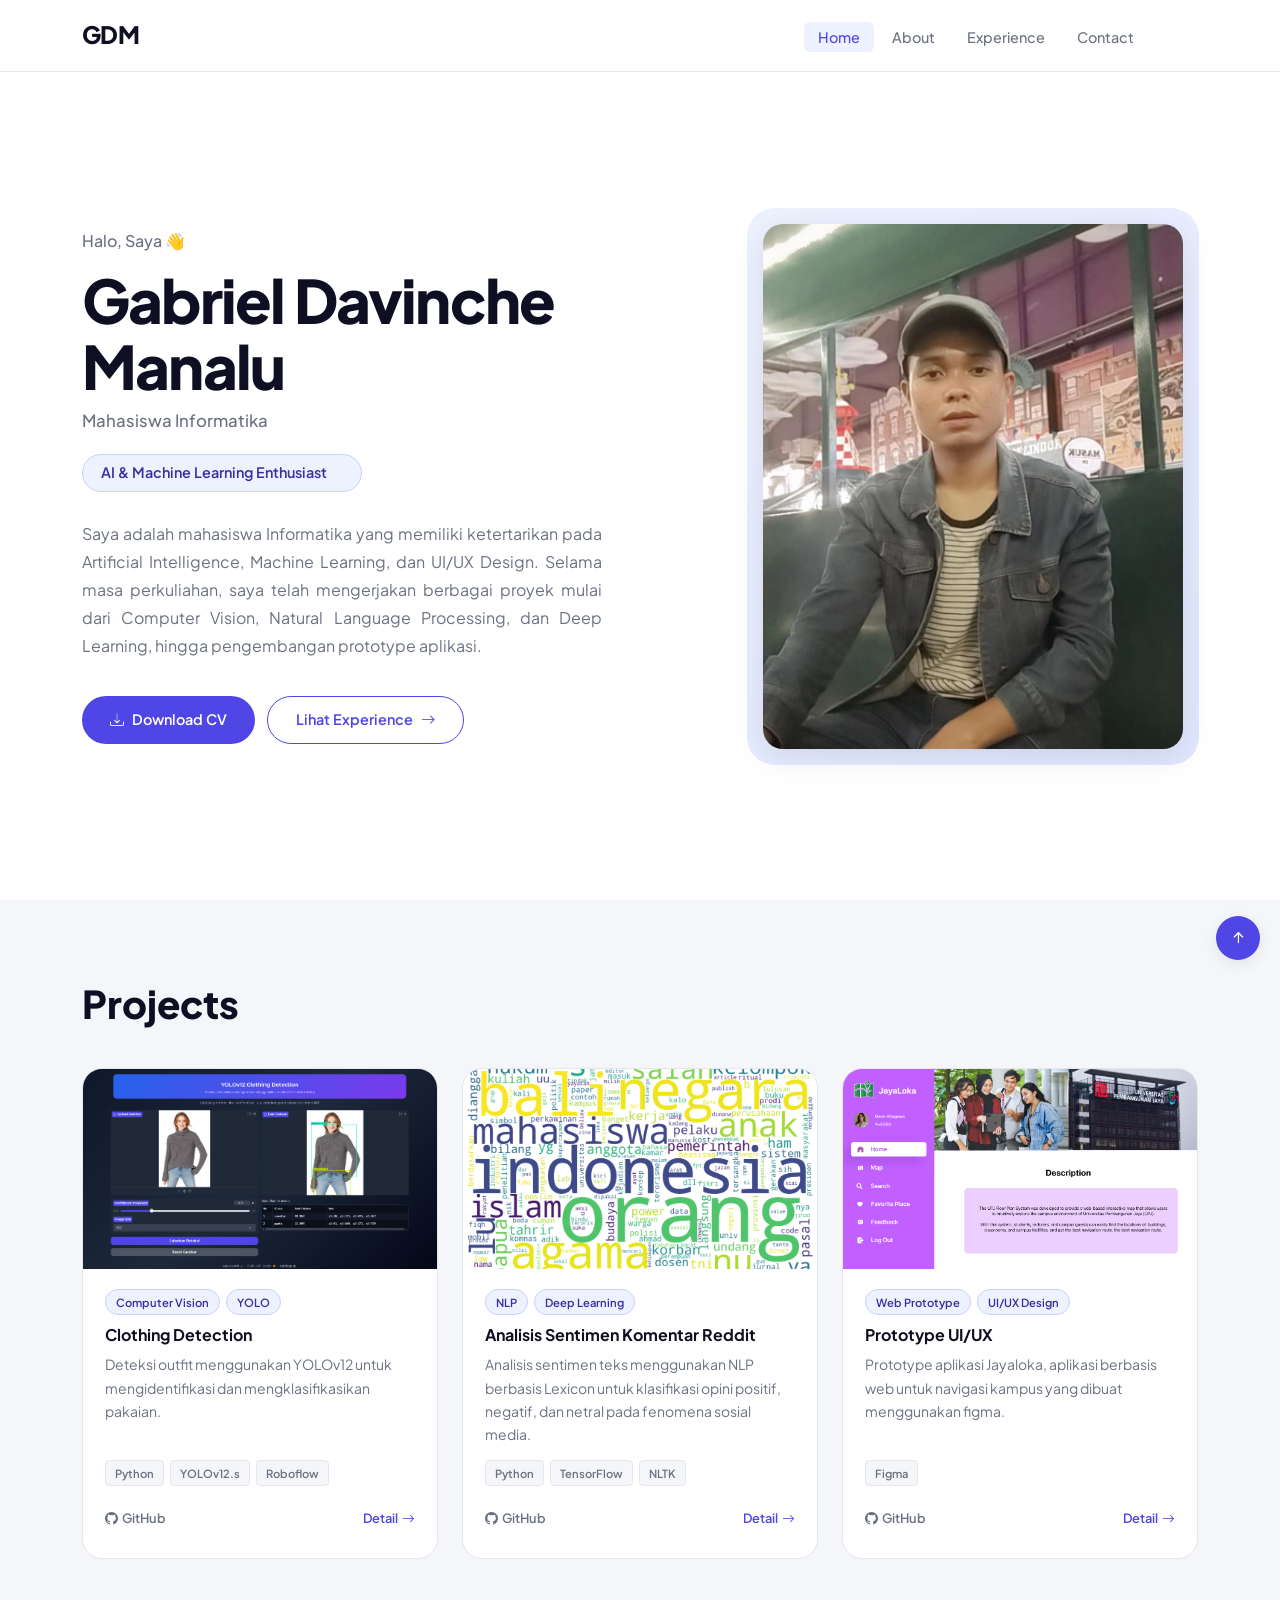
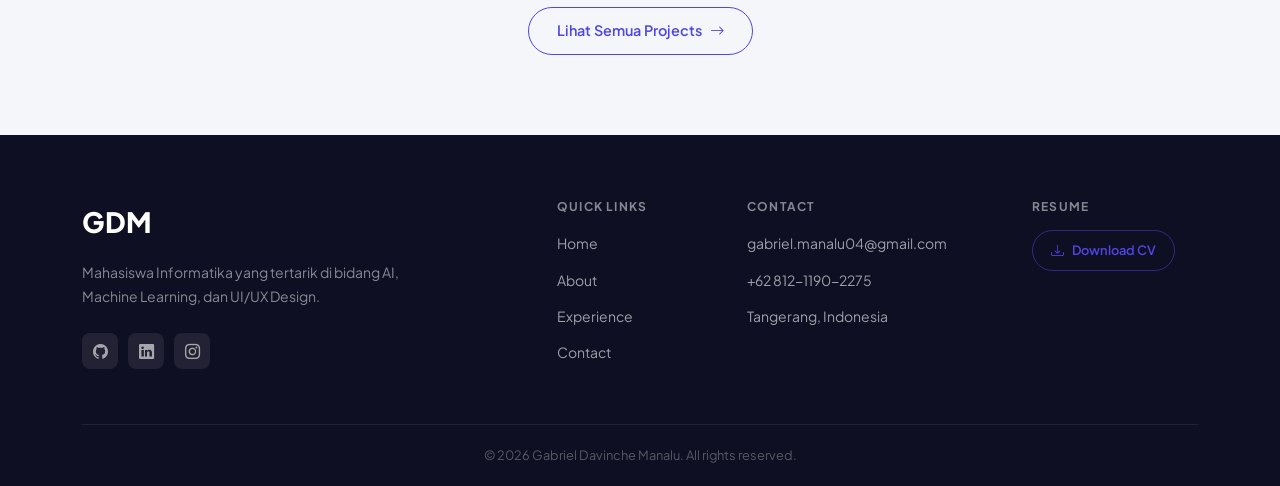
==== index.html @ d9841499 "initial commit" ====
<!DOCTYPE html>
<html lang="en">

<head>
  <meta charset="utf-8">
  <meta name="viewport" content="width=device-width, initial-scale=1.0">
  <title>Portofolio - Gabriel Davinche Manalu</title>
  <meta name="description" content="Portfolio Gabriel Davinche Manalu — Mahasiswa Informatika, AI/ML Engineer, dan UI/UX Designer.">
  <meta name="keywords" content="Gabriel Davinche Manalu, portfolio, AI engineer, machine learning, informatika">

  
  <!-- Favicons -->
  <link href="assets/img/favicon.svg" rel="icon">
  <link href="assets/img/apple-touch-icon.svg" rel="apple-touch-icon">



  <!-- Google Fonts: Plus Jakarta Sans -->
  <link href="https://fonts.googleapis.com" rel="preconnect">
  <link href="https://fonts.gstatic.com" rel="preconnect" crossorigin>
  <link href="https://fonts.googleapis.com/css2?family=Plus+Jakarta+Sans:ital,wght@0,300;0,400;0,500;0,600;0,700;0,800;1,400&display=swap" rel="stylesheet">

  <!-- Bootstrap 5 -->
  <link href="assets/vendor/bootstrap/css/bootstrap.min.css" rel="stylesheet">
  <!-- Bootstrap Icons -->
  <link href="assets/vendor/bootstrap-icons/bootstrap-icons.css" rel="stylesheet">
  <!-- AOS -->
  <link href="assets/vendor/aos/aos.css" rel="stylesheet">

  <!-- Main CSS -->
  <link href="assets/css/main.css" rel="stylesheet">
</head>

<body class="index-page">

  <!-- ======= Navbar ======= -->
  <header id="header" class="site-header sticky-top">
    <div class="container d-flex align-items-center justify-content-between">

      <!-- Logo / Name -->
      <a href="index.html" class="logo-link">
        <span class="logo-text">GDM</span>
      </a>

      <!-- Desktop Nav -->
      <nav id="navmenu" class="navmenu">
        <ul>
          <li><a href="index.html" class="active">Home</a></li>
          <li><a href="about.html">About</a></li>
          <li><a href="experience.html">Experience</a></li>
          <li><a href="contact.html">Contact</a></li>
        </ul>
        <!-- Mobile toggle -->
        <i class="mobile-nav-toggle d-xl-none bi bi-list"></i>
      </nav>
    </div>
  </header>
  <!-- /Navbar -->

  <main>

    <!-- ======= Hero Section ======= -->
    <section id="hero" class="hero-section">
      <div class="container">
        <div class="row align-items-center min-vh-hero">

          <!-- Left: Text -->
          <div class="col-lg-6 col-md-12 hero-text" data-aos="fade-right" data-aos-duration="700">
            <p class="hero-greeting">Halo, Saya 👋</p>
            <h1 class="hero-name">Gabriel Davinche Manalu</h1>
            <p class="hero-title">Mahasiswa Informatika</p>

            <!-- Role rotator -->
            <div class="hero-role-wrapper" aria-live="polite">
              <span class="hero-role" id="heroRole">AI &amp; Machine Learning Enthusiast</span>
            </div>

            <p style="text-align: justify;" class="hero-desc">
              Saya adalah mahasiswa Informatika yang memiliki ketertarikan 
              pada Artificial Intelligence, Machine Learning, dan UI/UX Design.  
              Selama masa perkuliahan, saya telah mengerjakan berbagai proyek mulai dari Computer Vision, Natural Language Processing, dan Deep Learning, 
              hingga pengembangan prototype aplikasi.        
            </p>

            <div class="hero-actions">
              <a href="assets/cv/Gabriel_Davinche_Manalu_CV.pdf" download class="btn-primary-custom">
                <i class="bi bi-download me-2"></i>Download CV
              </a>
              <a href="experience.html" class="btn-outline-custom">
                Lihat Experience <i class="bi bi-arrow-right ms-2"></i>
              </a>
            </div>
          </div>

          <!-- Right: Photo -->
          <div class="col-lg-5 offset-lg-1 col-md-8 offset-md-2 col-10 offset-1 mt-5 mt-lg-0" data-aos="fade-left" data-aos-duration="700" data-aos-delay="100">
            <div class="hero-photo-wrapper">
              <div class="hero-photo-bg"></div>
              <img src="assets/img/fotoProfile.jpeg" alt="Gabriel Davinche Manalu" class="hero-photo img-fluid">
            </div>
          </div>

        </div>
      </div>
    </section>
    <!-- /Hero Section -->


    <!-- ======= Featured Projects ======= -->
    <section id="featured-projects" class="projects-section section-pad bg-subtle">
      <div class="container">
        <div class="section-header" data-aos="fade-up">
          <h2 class="section-heading">Projects</h2>
        </div>

        <div class="row g-4 mt-1">

          <!-- Project Card 1 -->
          <div class="col-lg-4 col-md-6" data-aos="fade-up" data-aos-delay="0">
            <div class="project-card">
              <div class="project-thumb">
                <img src="assets/img/clothingDetection.png" alt="Clothing Detection">
              </div>
              <div class="project-body">
                <div class="project-tags">
                  <span class="tag">Computer Vision</span>
                  <span class="tag">YOLO</span>
                </div>
                <h3 class="project-title">Clothing Detection</h3>
                <p class="project-desc">
                  Deteksi outfit menggunakan YOLOv12 untuk mengidentifikasi dan mengklasifikasikan pakaian.
                </p>
                <div class="project-stack">
                  <span>Python</span><span>YOLOv12.s</span><span>Roboflow</span>
                </div>
                <div class="project-links">
                  <a href="#" class="project-link"><i class="bi bi-github me-1"></i>GitHub</a>
                  <a href="experience.html#projects" class="project-link project-link--detail">Detail <i class="bi bi-arrow-right ms-1"></i></a>
                </div>
              </div>
            </div>
          </div>

          <!-- Project Card 2 -->
          <div class="col-lg-4 col-md-6" data-aos="fade-up" data-aos-delay="100">
            <div class="project-card">
              <div class="project-thumb">
                <img src="assets/img/sentimenAnalisis.png" alt="Sentiment Analysis">
              </div>
              <div class="project-body">
                <div class="project-tags">
                  <span class="tag">NLP</span>
                  <span class="tag">Deep Learning</span>
                </div>
                <h3 class="project-title"> Analisis Sentimen Komentar Reddit</h3>
                <p class="project-desc">
                  Analisis sentimen teks menggunakan NLP berbasis Lexicon untuk klasifikasi opini positif,
                  negatif, dan netral pada fenomena sosial media.
                </p>
                <div class="project-stack">
                  <span>Python</span><span>TensorFlow</span><span>NLTK</span>
                </div>
                <div class="project-links">
                  <a href="#" class="project-link"><i class="bi bi-github me-1"></i>GitHub</a>
                  <a href="experience.html#projects" class="project-link project-link--detail">Detail <i class="bi bi-arrow-right ms-1"></i></a>
                </div>
              </div>
            </div>
          </div>

          <!-- Project Card 3 -->
          <div class="col-lg-4 col-md-6" data-aos="fade-up" data-aos-delay="200">
            <div class="project-card">
              <div class="project-thumb">
                <img src="assets/img/jayaloka.png" alt="Jayaloka Prototype">
              </div>
              <div class="project-body">
                <div class="project-tags">
                  <span class="tag">Web Prototype</span>
                  <span class="tag">UI/UX Design</span>
                </div>
                <h3 class="project-title">Prototype UI/UX</h3>
                <p class="project-desc">
                  Prototype aplikasi Jayaloka, aplikasi berbasis web untuk navigasi kampus yang dibuat menggunakan figma.
                </p>                                              
                <div class="project-stack">
                  <span>Figma</span>
                </div>
                <div class="project-links">
                  <a href="#" class="project-link"><i class="bi bi-github me-1"></i>GitHub</a>
                  <a href="experience.html#projects" class="project-link project-link--detail">Detail <i class="bi bi-arrow-right ms-1"></i></a>
                </div>
              </div>
            </div>
          </div>

        </div>

        <div class="text-center mt-5" data-aos="fade-up">
          <a href="experience.html" class="btn-outline-custom">
            Lihat Semua Projects <i class="bi bi-arrow-right ms-2"></i>
          </a>
        </div>
      </div>
    </section>
    <!-- /Featured Projects -->


  </main>

  <!-- ======= Footer ======= -->
  <footer id="footer" class="site-footer">
    <div class="container">
      <div class="row gy-5">
        <!-- Brand col -->
        <div class="col-lg-4">
          <a href="index.html" class="footer-logo">GDM</a>
          <p class="footer-desc">
            Mahasiswa Informatika yang tertarik di bidang AI, Machine Learning, dan UI/UX Design.
          </p>
          <div class="footer-social">
            <a href="https://github.com/Gabrdvm" target="_blank" rel="noopener" aria-label="GitHub"><i class="bi bi-github"></i></a>
            <a href="https://www.linkedin.com/in/gabriel-davinche-manalu/" target="_blank" rel="noopener" aria-label="LinkedIn"><i class="bi bi-linkedin"></i></a>
            <a href="https://www.instagram.com/gabyour1/" target="_blank" rel="noopener" aria-label="Instagram"><i class="bi bi-instagram"></i></a>
          </div>
        </div>

        <!-- Quick Links -->
        <div class="col-6 col-lg-2 offset-lg-1">
          <h6 class="footer-heading">Quick Links</h6>
          <ul class="footer-links">
            <li><a href="index.html">Home</a></li>
            <li><a href="about.html">About</a></li>
            <li><a href="experience.html">Experience</a></li>
            <li><a href="contact.html">Contact</a></li>
          </ul>
        </div>

        <!-- Contact -->
        <div class="col-6 col-lg-3">
          <h6 class="footer-heading">Contact</h6>
          <ul class="footer-links">
            <li><a href="mailto:gabriel.manalu04@gmail.com">gabriel.manalu04@gmail.com</a></li>
            <li><a href="tel:+62812345678">+62 812-1190-2275</a></li>
            <li><span>Tangerang, Indonesia</span></li>
          </ul>
        </div>

        <!-- CV -->
        <div class="col-lg-2">
          <h6 class="footer-heading">Resume</h6>
          <!-- Inget ganti path CV -->
          <a href="assets/cv/Gabriel_Davinche_Manalu_CV.pdf" download class="btn-cv-footer">
            <i class="bi bi-download me-2"></i>Download CV
          </a>
        </div>

      </div>

      <div class="footer-bottom">
        <p>© 2026 Gabriel Davinche Manalu. All rights reserved.</p>
      </div>

    </div>
  </footer>
  <!-- /Footer -->

  <!-- Scroll Top -->
  <a href="#" id="scroll-top" class="scroll-top" aria-label="Scroll to top">
    <i class="bi bi-arrow-up-short"></i>
  </a>

  <!-- Preloader -->
  <div id="preloader"></div>

  <!-- Vendor JS -->
  <script src="assets/vendor/bootstrap/js/bootstrap.bundle.min.js"></script>
  <script src="assets/vendor/aos/aos.js"></script>

  <!-- Main JS -->
  <script src="assets/js/main.js"></script>

</body>
</html>
---- assets/css/main.css ----
/*
 * ============================================================
 * main.css — Gabriel Davinche Manalu Portfolio
 * Design System: Blue-Indigo accent, Plus Jakarta Sans
 * Author: Gabriel Davinche Manalu
 * ============================================================
 */

/* ============================================================
   1. DESIGN TOKENS
   ============================================================ */
:root {
  /* Colors */
  --color-bg:          #ffffff;
  --color-bg-subtle:   #f5f6fa;
  --color-surface:     #ffffff;
  --color-border:      #e5e7eb;
  --color-text:        #1a1a2e;          /* near-black with slight blue warmth */
  --color-text-muted:  #6b7280;
  --color-heading:     #0f0f23;
  --color-accent:      #4f46e5;          /* indigo-600 */
  --color-accent-dark: #3730a3;          /* indigo-700 */
  --color-accent-light:#eef2ff;          /* indigo-50 */
  --color-accent-mid:  #c7d2fe;          /* indigo-200 */

  /* Project thumb accent colors */
  --color-cv:    #6366f1;   /* indigo */
  --color-nlp:   #8b5cf6;   /* violet */
  --color-dl:    #3b82f6;   /* blue */
  --color-web:   #0ea5e9;   /* sky */
  --color-mobile:#06b6d4;   /* cyan */
  --color-uiux:  #ec4899;   /* pink */

  /* Typography */
  --font-base: 'Plus Jakarta Sans', system-ui, -apple-system, sans-serif;

  /* Spacing */
  --section-pad:    80px;
  --section-pad-sm: 48px;
  --section-pad-xs: 20px;

  /* Radius */
  --radius-sm:  8px;
  --radius-md:  12px;
  --radius-lg:  20px;
  --radius-xl:  28px;

  /* Shadow */
  --shadow-sm:  0 1px 3px rgba(0,0,0,.06), 0 1px 2px rgba(0,0,0,.04);
  --shadow-md:  0 4px 16px rgba(0,0,0,.08);
  --shadow-lg:  0 8px 32px rgba(0,0,0,.10);

  /* Transition */
  --t-base: 0.2s ease;
  --t-slow: 0.4s ease;
}

/* ============================================================
   2. RESET & BASE
   ============================================================ */
*, *::before, *::after {
  box-sizing: border-box;
}

html { scroll-behavior: smooth; }

body {
  font-family: var(--font-base);
  font-size: 16px;
  line-height: 1.65;
  color: var(--color-text);
  background-color: var(--color-bg);
  -webkit-font-smoothing: antialiased;
  -moz-osx-font-smoothing: grayscale;
}

h1, h2, h3, h4, h5, h6 {
  font-family: var(--font-base);
  color: var(--color-heading);
  font-weight: 700;
  line-height: 1.25;
  margin-bottom: 0;
}

a {
  color: var(--color-accent);
  text-decoration: none;
  transition: color var(--t-base);
}
a:hover { color: var(--color-accent-dark); }

img { max-width: 100%; display: block; }

ul { margin: 0; padding: 0; list-style: none; }

/* ============================================================
   3. LAYOUT HELPERS
   ============================================================ */
.section-pad    { padding-top: var(--section-pad);    padding-bottom: var(--section-pad); }
.section-pad-sm { padding-top: var(--section-pad-sm); padding-bottom: var(--section-pad-sm); }
.section-pad-xs { padding-top: var(--section-pad-xs); padding-bottom: var(--section-pad-xs); }
.bg-subtle      { background-color: var(--color-bg-subtle); }

.min-vh-hero {
  min-height: calc(100vh - 72px);
  padding-top: 60px;
  padding-bottom: 60px;
}

/* ============================================================
   4. TYPOGRAPHY COMPONENTS
   ============================================================ */

.section-heading {
  font-size: clamp(1.75rem, 3vw, 2.5rem);
  font-weight: 800;
  color: var(--color-heading);
  margin-bottom: 16px;
}

.section-heading-sm {
  font-size: clamp(1.4rem, 2.5vw, 1.875rem);
  font-weight: 700;
  color: var(--color-heading);
  margin-bottom: 16px;
}

.section-subtext {
  font-size: 1.05rem;
  color: var(--color-text-muted);
  max-width: 640px;
  margin: 0 auto;
  line-height: 1.75;
}

.section-header {
  margin-bottom: 16px;
}

.page-title {
  font-size: clamp(2.25rem, 5vw, 3.5rem);
  font-weight: 800;
  color: var(--color-heading);
  line-height: 1.1;
}

/* ============================================================
   5. NAVBAR
   ============================================================ */
.site-header {
  background: rgba(255,255,255,0.95);
  backdrop-filter: saturate(180%) blur(12px);
  -webkit-backdrop-filter: saturate(180%) blur(12px);
  border-bottom: 1px solid var(--color-border);
  padding: 0;
  height: 72px;
  z-index: 100;
  transition: box-shadow var(--t-base);
}

.site-header.scrolled {
  box-shadow: var(--shadow-md);
}

/* Logo */
.logo-link {
  text-decoration: none;
  padding-top: 15px;
}

.logo-text {
  font-size: 1.5rem;
  font-weight: 800;
  color: var(--color-heading);
  letter-spacing: -0.03em;
}

.logo-dot {
  color: var(--color-accent);
}

/* Desktop nav */
.navmenu ul {
  display: flex;
  gap: 4px;
  align-items: center;
  padding-right: 50px;
  padding-top: 20px;
}

.navmenu a {
  font-size: 0.9rem;
  font-weight: 500;
  color: var(--color-text-muted);
  padding: 6px 14px;
  border-radius: 6px;
  transition: all var(--t-base);
  position: relative;
}

.navmenu a:hover,
.navmenu a.active {
  color: var(--color-accent);
  background-color: var(--color-accent-light);
}

/* Download CV button in navbar */
.btn-cv {
  display: inline-flex;
  align-items: center;
  font-size: 0.875rem;
  font-weight: 600;
  color: var(--color-accent);
  border: 1.5px solid var(--color-accent);
  padding: 8px 20px;
  border-radius: 50px;
  transition: all var(--t-base);
  white-space: nowrap;
}

.btn-cv:hover {
  background-color: var(--color-accent);
  color: #fff;
}

/* Mobile nav toggle */
.mobile-nav-toggle {
  font-size: 1.6rem;
  color: var(--color-heading);
  cursor: pointer;
  display: none;
  background: none;
  border: none;
  padding: 4px;
  margin-left: 12px;
  line-height: 1;
}

/* Mobile styles */
@media (max-width: 1199px) {
  .mobile-nav-toggle { display: block; }

  .navmenu ul {
    display: none;
    flex-direction: column;
    position: fixed;
    top: 72px;
    left: 0;
    right: 0;
    background: var(--color-surface);
    border-bottom: 1px solid var(--color-border);
    padding: 16px;
    gap: 4px;
    box-shadow: var(--shadow-lg);
    z-index: 999;
  }

  .navmenu ul.mobile-open { display: flex; }

  .navmenu a {
    padding: 10px 16px;
    font-size: 1rem;
  }
}

/* ============================================================
   6. BUTTONS
   ============================================================ */
.btn-primary-custom {
  display: inline-flex;
  align-items: center;
  justify-content: center;
  font-size: 0.9rem;
  font-weight: 600;
  color: #fff;
  background-color: var(--color-accent);
  border: none;
  padding: 12px 28px;
  border-radius: 50px;
  cursor: pointer;
  transition: all var(--t-base);
  text-decoration: none;
  white-space: nowrap;
}

.btn-primary-custom:hover {
  background-color: var(--color-accent-dark);
  color: #fff;
  transform: translateY(-1px);
  box-shadow: 0 6px 20px rgba(79,70,229,.35);
}

.btn-primary-custom.btn-full { width: 100%; }

.btn-outline-custom {
  display: inline-flex;
  align-items: center;
  justify-content: center;
  font-size: 0.9rem;
  font-weight: 600;
  color: var(--color-accent);
  background: transparent;
  border: 1.5px solid var(--color-accent);
  padding: 11px 28px;
  border-radius: 50px;
  cursor: pointer;
  transition: all var(--t-base);
  text-decoration: none;
  white-space: nowrap;
}

.btn-outline-custom:hover {
  background-color: var(--color-accent);
  color: #fff;
  transform: translateY(-1px);
}

.btn-secondary-custom {
  display: inline-flex;
  align-items: center;
  font-size: 0.875rem;
  font-weight: 600;
  color: var(--color-text-muted);
  background: var(--color-bg-subtle);
  border: none;
  padding: 10px 24px;
  border-radius: 50px;
  cursor: pointer;
  transition: all var(--t-base);
}

.btn-secondary-custom:hover {
  background: var(--color-border);
  color: var(--color-text);
}

/* ============================================================
   7. PRELOADER
   ============================================================ */
#preloader {
  position: fixed;
  inset: 0;
  z-index: 99999;
  background: var(--color-bg);
  display: flex;
  align-items: center;
  justify-content: center;
  transition: opacity 0.4s ease;
}

#preloader::before {
  content: '';
  width: 36px;
  height: 36px;
  border: 3px solid var(--color-border);
  border-top-color: var(--color-accent);
  border-radius: 50%;
  animation: spin 0.7s linear infinite;
}

@keyframes spin {
  to { transform: rotate(360deg); }
}

/* ============================================================
   8. SCROLL TOP
   ============================================================ */
.scroll-top {
  position: fixed;
  right: 20px;
  bottom: -60px;
  width: 44px;
  height: 44px;
  background: var(--color-accent);
  color: #fff;
  border-radius: 50%;
  display: flex;
  align-items: center;
  justify-content: center;
  font-size: 1.4rem;
  box-shadow: var(--shadow-md);
  transition: all var(--t-slow);
  z-index: 999;
}

.scroll-top.active {
  bottom: 20px;
}

.scroll-top:hover {
  background: var(--color-accent-dark);
  color: #fff;
  transform: translateY(-2px);
}

/* ============================================================
   9. HERO SECTION
   ============================================================ */
.hero-section {
  background: var(--color-bg);
  overflow: hidden;
}

.hero-greeting {
  font-size: 1rem;
  font-weight: 500;
  color: var(--color-text-muted);
  margin-bottom: 12px;
}

.hero-name {
  font-size: clamp(2.25rem, 5vw, 3.75rem);
  font-weight: 800;
  color: var(--color-heading);
  line-height: 1.1;
  letter-spacing: -0.03em;
  margin-bottom: 8px;
}

.hero-name-accent {
  color: var(--color-accent);
}

.hero-title {
  font-size: 1.05rem;
  font-weight: 500;
  color: var(--color-text-muted);
  margin-bottom: 20px;
}

/* Role rotator */
.hero-role-wrapper {
  display: inline-flex;
  align-items: center;
  background: var(--color-accent-light);
  border: 1px solid var(--color-accent-mid);
  border-radius: 50px;
  padding: 6px 18px;
  margin-bottom: 28px;
  min-width: 280px;
}

.hero-role {
  font-size: 0.9rem;
  font-weight: 600;
  color: var(--color-accent-dark);
  transition: opacity 0.4s ease;
}

.hero-role.fade-out { opacity: 0; }
.hero-role.fade-in  { opacity: 1; }

.hero-desc {
  font-size: 1rem;
  color: var(--color-text-muted);
  line-height: 1.75;
  max-width: 520px;
  margin-bottom: 36px;
}

.hero-actions {
  display: flex;
  flex-wrap: wrap;
  gap: 12px;
}

/* Hero photo */
.hero-photo-wrapper {
  position: relative;
  max-width: 420px;
  margin: 0 auto;
}

.hero-photo-bg {
  position: absolute;
  inset: -16px;
  border-radius: var(--radius-xl);
  background: linear-gradient(135deg, var(--color-accent-light) 0%, #e0e7ff 100%);
  z-index: 0;
}

.hero-photo {
  position: relative;
  z-index: 1;
  border-radius: var(--radius-lg);
  width: 100%;
  aspect-ratio: 4/5;
  object-fit: cover;
  box-shadow: var(--shadow-lg);
}

/* Status badge */
.hero-badge {
  position: absolute;
  bottom: -16px;
  left: 20px;
  z-index: 2;
  display: flex;
  align-items: center;
  gap: 8px;
  background: var(--color-surface);
  border: 1px solid var(--color-border);
  border-radius: 50px;
  padding: 8px 16px;
  font-size: 0.8rem;
  font-weight: 600;
  color: var(--color-text);
  box-shadow: var(--shadow-md);
}

.badge-dot {
  width: 8px;
  height: 8px;
  border-radius: 50%;
  background: #22c55e;
  animation: pulse-dot 2s infinite;
  flex-shrink: 0;
}

@keyframes pulse-dot {
  0%, 100% { opacity: 1; transform: scale(1); }
  50%       { opacity: .6; transform: scale(1.3); }
}

/* ============================================================
   10. ABOUT BRIEF SECTION (Home)
   ============================================================ */
.brief-stat {
  display: flex;
  flex-direction: column;
  align-items: center;
  text-align: center;
  padding: 28px 16px;
  background: var(--color-surface);
  border: 1px solid var(--color-border);
  border-radius: var(--radius-md);
  transition: box-shadow var(--t-base);
}

.brief-stat:hover {
  box-shadow: var(--shadow-md);
}

.stat-number {
  font-size: 2rem;
  font-weight: 800;
  color: var(--color-accent);
  line-height: 1;
  margin-bottom: 6px;
}

.stat-label {
  font-size: 0.8rem;
  font-weight: 600;
  color: var(--color-text-muted);
  letter-spacing: 0.06em;
  text-transform: uppercase;
}

/* ============================================================
   11. PROJECT CARDS
   ============================================================ */
.project-card {
  background: var(--color-surface);
  border: 1px solid var(--color-border);
  border-radius: var(--radius-lg);
  overflow: hidden;
  transition: box-shadow var(--t-base), transform var(--t-base);
  height: 100%;
  display: flex;
  flex-direction: column;
}

.project-card:hover {
  box-shadow: var(--shadow-lg);
  transform: translateY(-3px);
}

/* Thumb */
.project-thumb {
  width: 100%;
  overflow: hidden;
  height: 200px;
  display: flex;
  align-items: center;
  justify-content: center;
  position: relative;
  flex-shrink: 0;
}
.project-thumb img {
  width: 100%;
  height: 100%;
  display: block;
  object-fit: cover;   
  object-position: center;
  z-index: 1;
  transition: transform 0.35s ease;
}
.project-card:hover .project-thumb img {
  transform: scale(1.04);
}

.project-thumb--cv     { background: linear-gradient(135deg, #eef2ff, #c7d2fe); }
.project-thumb--nlp    { background: linear-gradient(135deg, #f5f3ff, #ddd6fe); }
.project-thumb--dl     { background: linear-gradient(135deg, #eff6ff, #bfdbfe); }
.project-thumb--web    { background: linear-gradient(135deg, #f0f9ff, #bae6fd); }
.project-thumb--mobile { background: linear-gradient(135deg, #ecfeff, #a5f3fc); }
.project-thumb--uiux   { background: linear-gradient(135deg, #fdf2f8, #fbcfe8); }

.project-thumb-icon {
  opacity: 1;
  width: 100%;
  overflow: hidden;
  height: 200px;
  display: flex;
  align-items: center;
  justify-content: center;
}

.project-thumb-icon i {
  color: var(--color-heading);
}

.project-category-badge {
  position: absolute;
  top: 12px;
  left: 12px;
  font-size: 0.7rem;
  font-weight: 700;
  letter-spacing: 0.08em;
  text-transform: uppercase;
  background: rgba(255,255,255,0.85);
  backdrop-filter: blur(4px);
  color: var(--color-text);
  padding: 4px 10px;
  z-index: 3;
  border-radius: 50px;
}

/* Body */
.project-body {
  padding: 20px 22px 22px;
  display: flex;
  flex-direction: column;
  flex: 1;
}

.project-tags {
  display: flex;
  flex-wrap: wrap;
  gap: 6px;
  margin-bottom: 10px;
}

.tag {
  font-size: 0.7rem;
  font-weight: 600;
  color: var(--color-accent-dark);
  background: var(--color-accent-light);
  border: 1px solid var(--color-accent-mid);
  padding: 3px 10px;
  border-radius: 50px;
}

.project-title {
  font-size: 1rem;
  font-weight: 700;
  color: var(--color-heading);
  margin-bottom: 8px;
}

.project-desc {
  font-size: 0.875rem;
  color: var(--color-text-muted);
  line-height: 1.65;
  margin-bottom: 14px;
  flex: 1;
}

.project-stack {
  display: flex;
  flex-wrap: wrap;
  gap: 6px;
  margin-bottom: 16px;
}

.project-stack span {
  font-size: 0.7rem;
  font-weight: 600;
  color: var(--color-text-muted);
  background: var(--color-bg-subtle);
  border: 1px solid var(--color-border);
  padding: 3px 9px;
  border-radius: 4px;
}

.project-links {
  display: flex;
  gap: 12px;
  margin-top: auto;
}

.project-link {
  display: inline-flex;
  align-items: center;
  font-size: 0.8rem;
  font-weight: 600;
  color: var(--color-text-muted);
  padding: 6px 0;
  border-bottom: 1.5px solid transparent;
  transition: all var(--t-base);
}

.project-link:hover {
  color: var(--color-accent);
  border-bottom-color: var(--color-accent);
}

.project-link--detail {
  color: var(--color-accent);
  margin-left: auto;
}

/* Full-card (experience page) has actual image space */
.project-card--full .project-thumb {
  height: 180px;
}

/* ============================================================
   12. CTA SECTION
   ============================================================ */
.cta-card {
  background: linear-gradient(135deg, #1e1b4b 0%, #312e81 100%);
  border-radius: var(--radius-xl);
  padding: 52px 48px;
}

.cta-eyebrow {
  font-size: 0.75rem;
  font-weight: 600;
  letter-spacing: 0.14em;
  text-transform: uppercase;
  color: var(--color-accent-mid);
  margin-bottom: 10px;
}

.cta-heading {
  font-size: clamp(1.5rem, 3vw, 2.25rem);
  font-weight: 800;
  color: #fff;
  margin-bottom: 12px;
}

.cta-text {
  color: rgba(255,255,255,0.65);
  font-size: 0.95rem;
  line-height: 1.75;
  margin-bottom: 0;
}

@media (max-width: 768px) {
  .cta-card { padding: 36px 24px; }
}

/* ============================================================
   13. FOOTER
   ============================================================ */
.site-footer {
  background: var(--color-heading);
  color: rgba(255,255,255,0.65);
  padding-top: 64px;
  padding-bottom: 0;
}

.footer-logo {
  font-size: 1.75rem;
  font-weight: 800;
  color: #fff;
  text-decoration: none;
  display: inline-block;
  margin-bottom: 16px;
}

.footer-logo span {
  color: var(--color-accent);
}

.footer-desc {
  font-size: 0.875rem;
  color: rgba(255,255,255,0.5);
  line-height: 1.7;
  margin-bottom: 24px;
}

.footer-social {
  display: flex;
  gap: 10px;
}

.footer-social a {
  width: 36px;
  height: 36px;
  border-radius: 8px;
  background: rgba(255,255,255,0.08);
  color: rgba(255,255,255,0.6);
  display: flex;
  align-items: center;
  justify-content: center;
  font-size: 0.95rem;
  transition: all var(--t-base);
}

.footer-social a:hover {
  background: var(--color-accent);
  color: #fff;
  transform: translateY(-2px);
}

.footer-heading {
  font-size: 0.75rem;
  font-weight: 700;
  letter-spacing: 0.1em;
  text-transform: uppercase;
  color: rgba(255,255,255,0.5);
  margin-bottom: 16px;
}

.footer-links li {
  margin-bottom: 10px;
}

.footer-links a,
.footer-links span {
  font-size: 0.875rem;
  color: rgba(255,255,255,0.6);
  text-decoration: none;
  transition: color var(--t-base);
}

.footer-links a:hover {
  color: #fff;
}

.btn-cv-footer {
  display: inline-flex;
  align-items: center;
  font-size: 0.8rem;
  font-weight: 600;
  color: var(--color-accent);
  border: 1.5px solid rgba(79,70,229,0.5);
  padding: 9px 18px;
  border-radius: 50px;
  transition: all var(--t-base);
  text-decoration: none;
}

.btn-cv-footer:hover {
  background: var(--color-accent);
  border-color: var(--color-accent);
  color: #fff;
}

.footer-bottom {
  margin-top: 48px;
  padding: 20px 0;
  border-top: 1px solid rgba(255,255,255,0.08);
  text-align: center;
}

.footer-bottom p {
  font-size: 0.8rem;
  color: rgba(255,255,255,0.3);
  margin: 0;
}

/* ============================================================
   14. PAGE HERO (inner pages)
   ============================================================ */
.page-hero {
  border-bottom: 1px solid var(--color-border);
}

/* ============================================================
   15. ABOUT PAGE
   ============================================================ */
.about-photo-wrap {
  position: relative;
  max-width: 380px;
}

.about-photo {
  border-radius: var(--radius-lg);
  width: 100%;
  aspect-ratio: 4/5;
  object-fit: cover;
  box-shadow: var(--shadow-lg);
  position: relative;
  z-index: 1;
}

.about-photo-decor {
  position: absolute;
  bottom: -20px;
  right: -20px;
  width: 80%;
  height: 80%;
  border: 3px solid var(--color-accent-mid);
  border-radius: var(--radius-lg);
  z-index: 0;
}

.about-bio-text {
  color: var(--color-text-muted);
  font-size: 0.975rem;
  line-height: 1.8;
  margin-bottom: 16px;
  text-align: justify;
}

.about-info-grid {
  display: grid;
  grid-template-columns: 1fr 1fr;
  gap: 16px;
  margin-top: 24px;
  padding-top: 24px;
  border-top: 1px solid var(--color-border);
}

.info-item {
  display: flex;
  flex-direction: column;
}

.info-label {
  font-size: 0.725rem;
  font-weight: 700;
  letter-spacing: 0.08em;
  text-transform: uppercase;
  color: var(--color-text-muted);
  margin-bottom: 4px;
}

.info-value {
  font-size: 0.9rem;
  font-weight: 600;
  color: var(--color-text);
}

.info-value a {
  color: var(--color-accent);
}

.info-status {
  display: flex;
  align-items: center;
  gap: 6px;
}

.status-dot {
  width: 7px;
  height: 7px;
  border-radius: 50%;
  background: #22c55e;
  animation: pulse-dot 2s infinite;
  flex-shrink: 0;
}

/* Info Cards (about page) */
.info-card {
  background: var(--color-surface);
  border: 1px solid var(--color-border);
  border-radius: var(--radius-lg);
  padding: 28px;
  height: 100%;
  transition: box-shadow var(--t-base);
}

.info-card:hover {
  box-shadow: var(--shadow-md);
}

.info-card--accent {
  background: linear-gradient(135deg, #1e1b4b, #312e81);
  border-color: transparent;
}

.info-card--accent .info-card-icon,
.info-card--accent .info-card-title {
  color: #fff;
}

.info-card-icon {
  font-size: 1.5rem;
  color: var(--color-accent);
  margin-bottom: 16px;
}

.info-card-title {
  font-size: 0.875rem;
  font-weight: 700;
  letter-spacing: 0.08em;
  text-transform: uppercase;
  color: var(--color-text-muted);
  margin-bottom: 20px;
}

/* Education */
.edu-item {
  padding-bottom: 16px;
  margin-bottom: 16px;
  border-bottom: 1px solid var(--color-border);
}
.edu-item:last-child {
  border-bottom: none;
  margin-bottom: 0;
  padding-bottom: 0;
}

.edu-degree {
  font-size: 0.9rem;
  font-weight: 700;
  color: var(--color-heading);
  margin-bottom: 2px;
}

.edu-school {
  font-size: 0.875rem;
  color: var(--color-text-muted);
  margin-bottom: 2px;
}

.edu-year {
  font-size: 0.775rem;
  font-weight: 600;
  color: var(--color-accent);
}

/* Interest tags */
.interest-tags {
  display: flex;
  flex-wrap: wrap;
  gap: 8px;
}

.interest-tag {
  display: inline-flex;
  align-items: center;
  font-size: 0.8rem;
  font-weight: 500;
  color: var(--color-text);
  background: var(--color-bg-subtle);
  border: 1px solid var(--color-border);
  padding: 5px 12px;
  border-radius: 8px;
}

/* Career list */
.career-list {
  list-style: none;
  padding: 0;
  margin: 0;
}

.career-list li {
  font-size: 0.875rem;
  color: rgba(255,255,255,0.75);
  padding-left: 20px;
  position: relative;
  margin-bottom: 12px;
  line-height: 1.6;
}

.career-list li::before {
  content: '→';
  position: absolute;
  left: 0;
  color: var(--color-accent-mid);
  font-weight: 700;
}

/* Stack Cards */
.stack-card {
  background: var(--color-surface);
  border: 1px solid var(--color-border);
  border-radius: var(--radius-lg);
  padding: 24px;
  height: 100%;
  transition: box-shadow var(--t-base);
}

.stack-card:hover {
  box-shadow: var(--shadow-md);
}

.stack-card-header {
  display: flex;
  align-items: center;
  gap: 10px;
  margin-bottom: 16px;
  padding-bottom: 16px;
  border-bottom: 1px solid var(--color-border);
}

.stack-card-header i {
  font-size: 1.1rem;
  color: var(--color-accent);
}

.stack-card-header h4 {
  font-size: 0.875rem;
  font-weight: 700;
  color: var(--color-heading);
  margin: 0;
}

.stack-list {
  list-style: none;
  padding: 0;
  margin: 0;
}

.stack-list li {
  font-size: 0.875rem;
  color: var(--color-text-muted);
  padding: 5px 0;
  border-bottom: 1px solid var(--color-border);
  display: flex;
  align-items: center;
  gap: 8px;
}

.stack-list li:last-child { border-bottom: none; }

.stack-list li::before {
  content: '';
  width: 5px;
  height: 5px;
  border-radius: 50%;
  background: var(--color-accent);
  flex-shrink: 0;
}

/* Skill bars */
.skill-item {
  margin-bottom: 24px;
}

.skill-meta {
  display: flex;
  justify-content: space-between;
  margin-bottom: 8px;
}

.skill-name {
  font-size: 0.875rem;
  font-weight: 600;
  color: var(--color-heading);
}

.skill-val {
  font-size: 0.8rem;
  font-weight: 700;
  color: var(--color-accent);
}

.skill-bar-bg {
  height: 6px;
  background: var(--color-border);
  border-radius: 3px;
  overflow: hidden;
}

.skill-bar {
  height: 100%;
  width: 0;
  background: linear-gradient(90deg, var(--color-accent), #818cf8);
  border-radius: 3px;
  transition: width 1.2s cubic-bezier(.4,0,.2,1);
}

/* ============================================================
   16. EXPERIENCE PAGE
   ============================================================ */
.exp-tabs {
  display: flex;
  flex-wrap: wrap;
  gap: 8px;
}

.exp-tab {
  display: inline-flex;
  align-items: center;
  font-size: 0.875rem;
  font-weight: 600;
  color: var(--color-text-muted);
  background: var(--color-surface);
  border: 1px solid var(--color-border);
  padding: 8px 18px;
  border-radius: 50px;
  text-decoration: none;
  transition: all var(--t-base);
}

.exp-tab:hover,
.exp-tab.active {
  color: var(--color-accent);
  background: var(--color-accent-light);
  border-color: var(--color-accent-mid);
}

/* Filter bar */
.filter-bar {
  display: flex;
  flex-wrap: wrap;
  gap: 8px;
  margin-bottom: 8px;
}

.filter-btn {
  font-size: 0.8rem;
  font-weight: 600;
  color: var(--color-text-muted);
  background: var(--color-bg-subtle);
  border: 1px solid var(--color-border);
  padding: 6px 16px;
  border-radius: 50px;
  cursor: pointer;
  transition: all var(--t-base);
}

.filter-btn:hover,
.filter-btn.active {
  color: var(--color-accent);
  background: var(--color-accent-light);
  border-color: var(--color-accent-mid);
}

/* Certificates */
.cert-card {
  display: flex;
  align-items: center;
  gap: 16px;
  background: var(--color-surface);
  border: 1px solid var(--color-border);
  border-radius: var(--radius-md);
  padding: 20px 22px;
  transition: box-shadow var(--t-base);
}

.cert-card:hover {
  box-shadow: var(--shadow-md);
}

.cert-icon {
  font-size: 1.6rem;
  color: var(--color-accent);
  flex-shrink: 0;
}

.cert-body {
  flex: 1;
}

.cert-title {
  font-size: 0.9rem;
  font-weight: 700;
  color: var(--color-heading);
  margin-bottom: 3px;
}

.cert-issuer {
  font-size: 0.8rem;
  color: var(--color-text-muted);
  margin-bottom: 2px;
}

.cert-date {
  font-size: 0.75rem;
  font-weight: 600;
  color: var(--color-accent);
  margin: 0;
}

.cert-link {
  width: 36px;
  height: 36px;
  display: flex;
  align-items: center;
  justify-content: center;
  color: var(--color-text-muted);
  background: var(--color-bg-subtle);
  border-radius: 8px;
  font-size: 0.9rem;
  flex-shrink: 0;
  transition: all var(--t-base);
}

.cert-link:hover {
  background: var(--color-accent);
  color: #fff;
}

/* Organizations */
.org-card {
  background: var(--color-surface);
  border: 1px solid var(--color-border);
  border-radius: var(--radius-lg);
  padding: 24px 26px;
  transition: box-shadow var(--t-base);
}

.org-card:hover {
  box-shadow: var(--shadow-md);
}

.org-header {
  display: flex;
  align-items: flex-start;
  gap: 14px;
  margin-bottom: 14px;
}

.org-icon {
  width: 44px;
  height: 44px;
  background: var(--color-accent-light);
  border-radius: 10px;
  display: flex;
  align-items: center;
  justify-content: center;
  color: var(--color-accent);
  font-size: 1.1rem;
  flex-shrink: 0;
}

.org-name {
  font-size: 0.9rem;
  font-weight: 700;
  color: var(--color-heading);
  margin-bottom: 2px;
}

.org-role {
  font-size: 0.8rem;
  color: var(--color-accent);
  font-weight: 600;
  margin: 0;
}

.org-period {
  font-size: 0.75rem;
  font-weight: 600;
  color: var(--color-text-muted);
  background: var(--color-bg-subtle);
  padding: 4px 10px;
  border-radius: 50px;
  margin-left: auto;
  white-space: nowrap;
}

.org-desc {
  font-size: 0.875rem;
  color: var(--color-text-muted);
  line-height: 1.7;
  margin: 0;
}

/* Achievements */
.achievement-card {
  background: var(--color-surface);
  border: 1px solid var(--color-border);
  border-radius: var(--radius-lg);
  padding: 28px 24px;
  text-align: center;
  transition: box-shadow var(--t-base), transform var(--t-base);
}

.achievement-card:hover {
  box-shadow: var(--shadow-md);
  transform: translateY(-2px);
}

.achievement-icon {
  width: 52px;
  height: 52px;
  background: linear-gradient(135deg, #fef3c7, #fde68a);
  border-radius: 14px;
  display: flex;
  align-items: center;
  justify-content: center;
  color: #d97706;
  font-size: 1.3rem;
  margin: 0 auto 16px;
}

.achievement-icon--silver {
  background: linear-gradient(135deg, #f1f5f9, #e2e8f0);
  color: #64748b;
}

.achievement-icon--bronze {
  background: linear-gradient(135deg, #fef9f0, #fed7aa);
  color: #ea580c;
}

.achievement-title {
  font-size: 0.9rem;
  font-weight: 700;
  color: var(--color-heading);
  margin-bottom: 6px;
}

.achievement-event {
  font-size: 0.775rem;
  font-weight: 600;
  color: var(--color-accent);
  margin-bottom: 10px;
}

.achievement-desc {
  font-size: 0.825rem;
  color: var(--color-text-muted);
  line-height: 1.65;
  margin: 0;
}

/* Project Modal */
.project-modal {
  border-radius: var(--radius-lg);
  border: none;
  overflow: hidden;
}

.project-modal .modal-header {
  border-bottom: 1px solid var(--color-border);
  padding: 20px 24px;
}

.project-modal .modal-title {
  font-weight: 700;
  font-size: 1.1rem;
}

.project-modal .modal-body {
  padding: 24px;
}

.modal-section-title {
  font-size: 0.75rem;
  font-weight: 700;
  letter-spacing: 0.1em;
  text-transform: uppercase;
  color: var(--color-text-muted);
  margin-top: 20px;
  margin-bottom: 10px;
}

.project-modal .modal-footer {
  border-top: 1px solid var(--color-border);
  padding: 16px 24px;
}

/* ============================================================
   17. CONTACT PAGE
   ============================================================ */
.contact-intro {
  font-size: 1rem;
  color: var(--color-text-muted);
  line-height: 1.8;
  margin-bottom: 32px;
}

.contact-items {
  display: flex;
  flex-direction: column;
  gap: 8px;
}

.contact-item {
  display: flex;
  align-items: center;
  gap: 14px;
  padding: 14px 16px;
  background: var(--color-surface);
  border: 1px solid var(--color-border);
  border-radius: var(--radius-md);
  text-decoration: none;
  transition: all var(--t-base);
  cursor: pointer;
}

.contact-item:hover {
  border-color: var(--color-accent);
  box-shadow: 0 0 0 3px rgba(79,70,229,.06);
}

.contact-item--plain {
  cursor: default;
}

.contact-item--plain:hover {
  border-color: var(--color-border);
  box-shadow: none;
}

.contact-item-icon {
  width: 40px;
  height: 40px;
  background: var(--color-accent-light);
  border-radius: 10px;
  display: flex;
  align-items: center;
  justify-content: center;
  color: var(--color-accent);
  font-size: 1rem;
  flex-shrink: 0;
  transition: all var(--t-base);
}

.contact-item:hover .contact-item-icon {
  background: var(--color-accent);
  color: #fff;
}

.contact-item-icon--github  { background: #f3f4f6; color: #111; }
.contact-item-icon--linkedin { background: #eff6ff; color: #1d4ed8; }
.contact-item-icon--instagram { background: #fdf2f8; color: #be185d; }

.contact-item-body {
  display: flex;
  flex-direction: column;
  flex: 1;
  min-width: 0;
}

.contact-item-label {
  font-size: 0.7rem;
  font-weight: 700;
  letter-spacing: 0.08em;
  text-transform: uppercase;
  color: var(--color-text-muted);
}

.contact-item-value {
  font-size: 0.875rem;
  font-weight: 600;
  color: var(--color-text);
  white-space: nowrap;
  overflow: hidden;
  text-overflow: ellipsis;
}

.contact-item-arrow {
  color: var(--color-text-muted);
  font-size: 0.875rem;
  flex-shrink: 0;
  opacity: 0;
  transform: translateX(-4px);
  transition: all var(--t-base);
}

.contact-item:not(.contact-item--plain):hover .contact-item-arrow {
  opacity: 1;
  transform: translateX(0);
}

/* Contact form */
.contact-form-wrap {
  background: var(--color-surface);
  border: 1px solid var(--color-border);
  border-radius: var(--radius-lg);
  padding: 36px;
}

.contact-form-title {
  font-size: 1.25rem;
  font-weight: 700;
  color: var(--color-heading);
  margin-bottom: 24px;
}

.form-group { margin-bottom: 0; }

.form-label-custom {
  display: block;
  font-size: 0.8rem;
  font-weight: 600;
  color: var(--color-text);
  margin-bottom: 6px;
}

.form-input {
  display: block;
  width: 100%;
  font-family: var(--font-base);
  font-size: 0.9rem;
  color: var(--color-text);
  background: var(--color-bg-subtle);
  border: 1px solid var(--color-border);
  border-radius: var(--radius-sm);
  padding: 11px 14px;
  transition: all var(--t-base);
  outline: none;
}

.form-input:focus {
  border-color: var(--color-accent);
  background: var(--color-bg);
  box-shadow: 0 0 0 3px rgba(79,70,229,.1);
}

.form-input::placeholder {
  color: #9ca3af;
}

.form-textarea {
  resize: vertical;
  min-height: 140px;
}

.alert-success-custom {
  display: flex;
  align-items: center;
  padding: 14px 18px;
  background: #f0fdf4;
  border: 1px solid #bbf7d0;
  border-radius: var(--radius-md);
  color: #16a34a;
  font-size: 0.875rem;
  font-weight: 600;
  margin-bottom: 20px;
}

/* ============================================================
   18. AOS OVERRIDE (keep animations subtle)
   ============================================================ */

@media (max-width: 768px) {
  [data-aos-delay] {
    transition-delay: 0 !important;
  }
}

/* ============================================================
   19. RESPONSIVE UTILITIES
   ============================================================ */
@media (max-width: 991px) {
  .about-info-grid {
    grid-template-columns: 1fr;
  }

  .hero-actions {
    justify-content: flex-start;
  }

  .contact-form-wrap {
    padding: 24px;
  }
}

@media (max-width: 576px) {
  .cta-card { padding: 28px 20px; }

  .hero-role-wrapper { min-width: 0; }

  .exp-tabs { gap: 6px; }
  .exp-tab  { font-size: 0.8rem; padding: 7px 14px; }

  .org-period { display: none; }
}

/* ============================================================
   20. PRINT
   ============================================================ */
@media print {
  .site-header, .site-footer, .scroll-top, #preloader { display: none; }
  body { font-size: 12pt; }
}
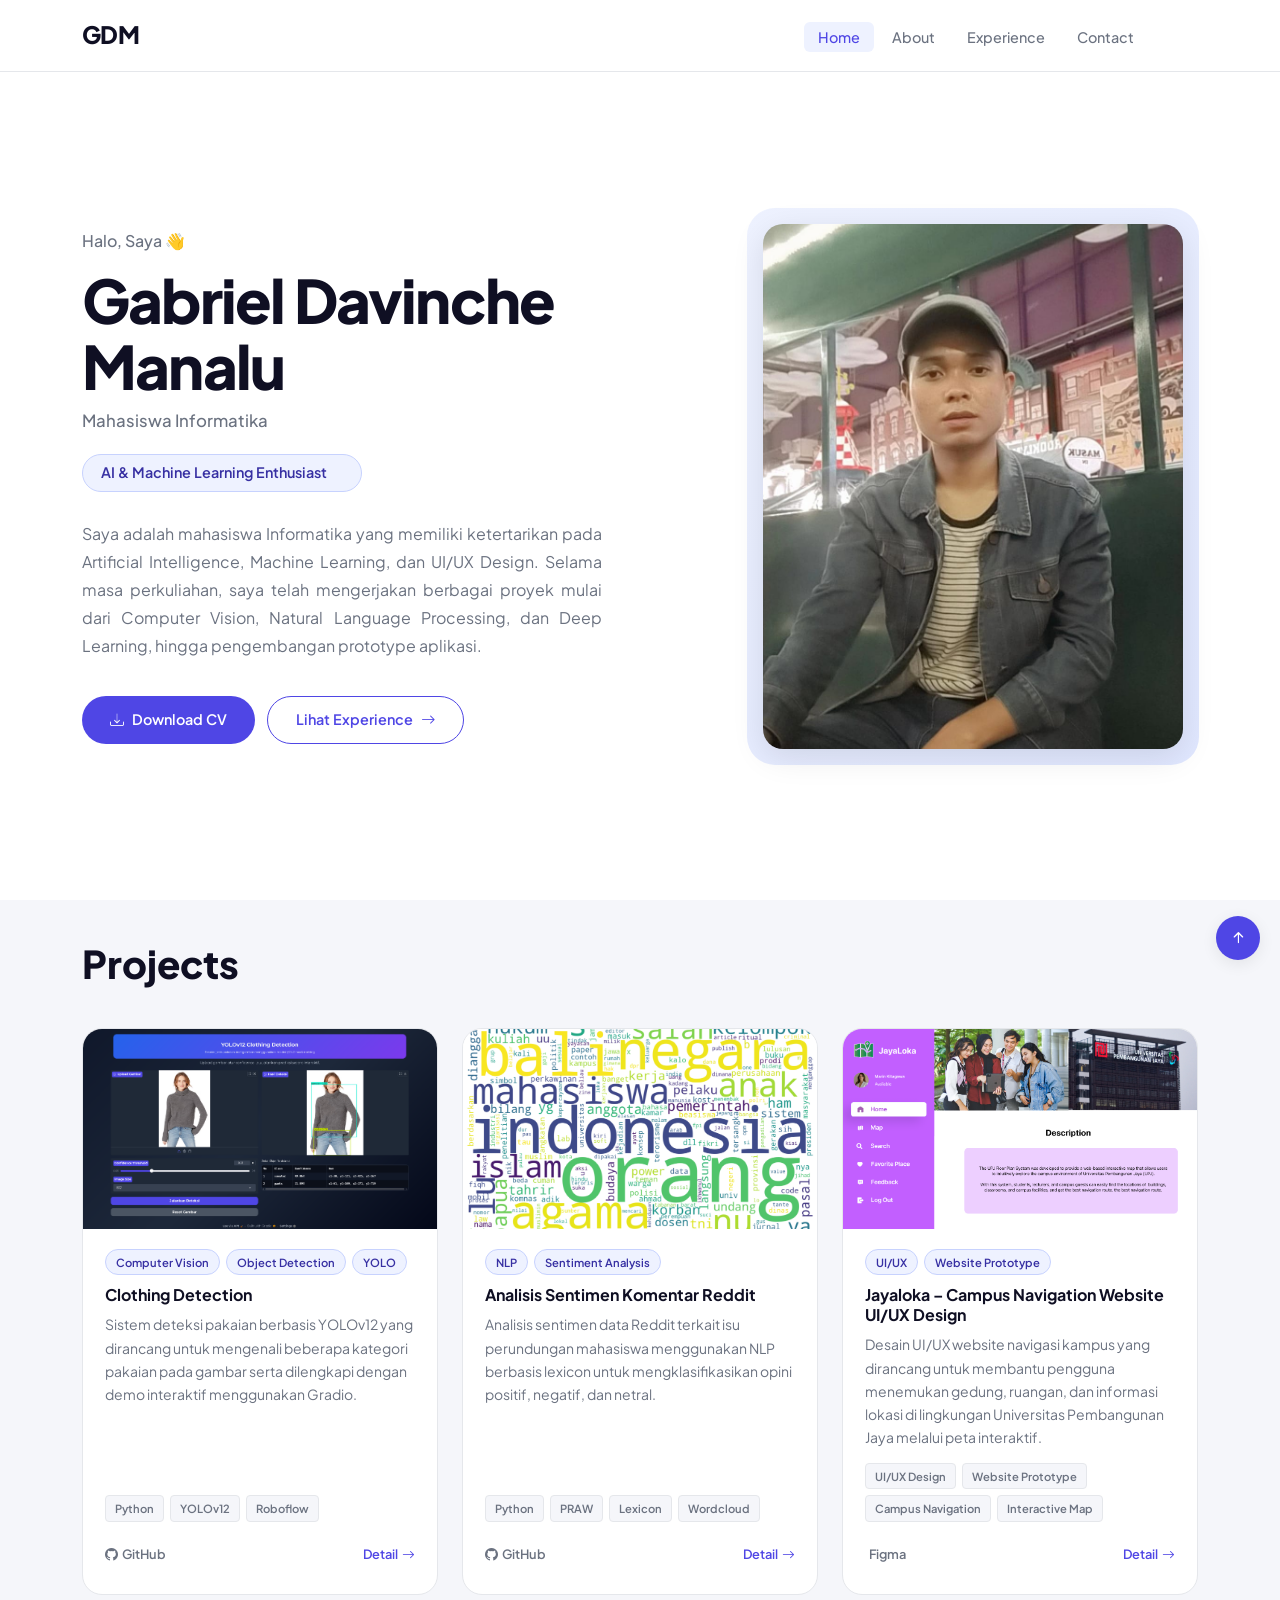
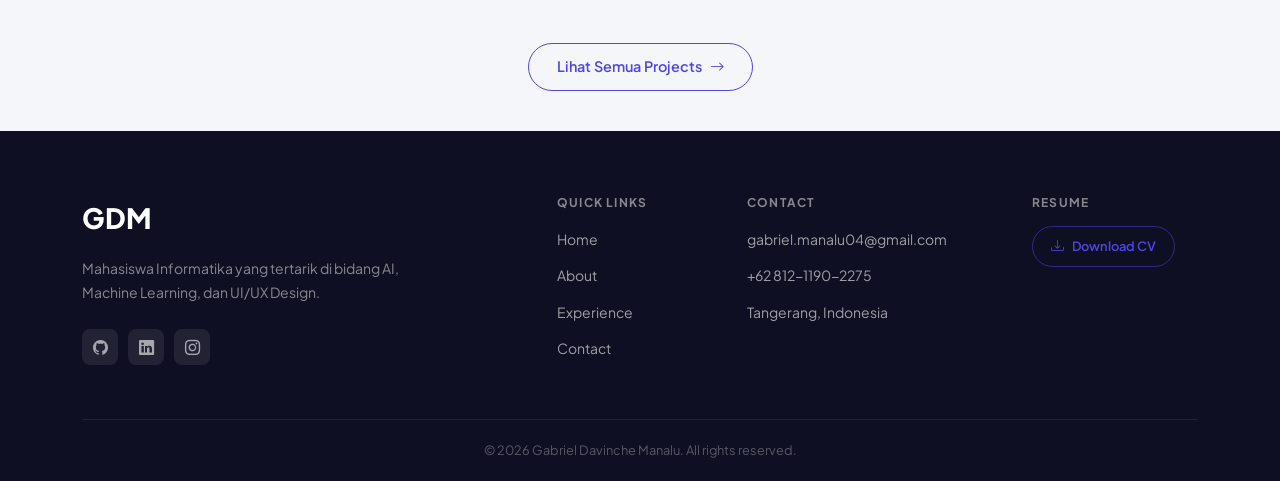
==== commit ae32a25a: "change project preview and adding logic on detail button" ====
--- a/index.html
+++ b/index.html
@@ -1,284 +1,333 @@
 <!DOCTYPE html>
 <html lang="en">
 
-<head>
-  <meta charset="utf-8">
-  <meta name="viewport" content="width=device-width, initial-scale=1.0">
-  <title>Portofolio - Gabriel Davinche Manalu</title>
-  <meta name="description" content="Portfolio Gabriel Davinche Manalu — Mahasiswa Informatika, AI/ML Engineer, dan UI/UX Designer.">
-  <meta name="keywords" content="Gabriel Davinche Manalu, portfolio, AI engineer, machine learning, informatika">
-
-  
-  <!-- Favicons -->
-  <link href="assets/img/favicon.svg" rel="icon">
-  <link href="assets/img/apple-touch-icon.svg" rel="apple-touch-icon">
-
-
-
-  <!-- Google Fonts: Plus Jakarta Sans -->
-  <link href="https://fonts.googleapis.com" rel="preconnect">
-  <link href="https://fonts.gstatic.com" rel="preconnect" crossorigin>
-  <link href="https://fonts.googleapis.com/css2?family=Plus+Jakarta+Sans:ital,wght@0,300;0,400;0,500;0,600;0,700;0,800;1,400&display=swap" rel="stylesheet">
-
-  <!-- Bootstrap 5 -->
-  <link href="assets/vendor/bootstrap/css/bootstrap.min.css" rel="stylesheet">
-  <!-- Bootstrap Icons -->
-  <link href="assets/vendor/bootstrap-icons/bootstrap-icons.css" rel="stylesheet">
-  <!-- AOS -->
-  <link href="assets/vendor/aos/aos.css" rel="stylesheet">
-
-  <!-- Main CSS -->
-  <link href="assets/css/main.css" rel="stylesheet">
-</head>
-
-<body class="index-page">
-
-  <!-- ======= Navbar ======= -->
-  <header id="header" class="site-header sticky-top">
-    <div class="container d-flex align-items-center justify-content-between">
-
-      <!-- Logo / Name -->
-      <a href="index.html" class="logo-link">
-        <span class="logo-text">GDM</span>
-      </a>
-
-      <!-- Desktop Nav -->
-      <nav id="navmenu" class="navmenu">
-        <ul>
-          <li><a href="index.html" class="active">Home</a></li>
-          <li><a href="about.html">About</a></li>
-          <li><a href="experience.html">Experience</a></li>
-          <li><a href="contact.html">Contact</a></li>
-        </ul>
-        <!-- Mobile toggle -->
-        <i class="mobile-nav-toggle d-xl-none bi bi-list"></i>
-      </nav>
-    </div>
-  </header>
-  <!-- /Navbar -->
-
-  <main>
-
-    <!-- ======= Hero Section ======= -->
-    <section id="hero" class="hero-section">
-      <div class="container">
-        <div class="row align-items-center min-vh-hero">
-
-          <!-- Left: Text -->
-          <div class="col-lg-6 col-md-12 hero-text" data-aos="fade-right" data-aos-duration="700">
-            <p class="hero-greeting">Halo, Saya 👋</p>
-            <h1 class="hero-name">Gabriel Davinche Manalu</h1>
-            <p class="hero-title">Mahasiswa Informatika</p>
-
-            <!-- Role rotator -->
-            <div class="hero-role-wrapper" aria-live="polite">
-              <span class="hero-role" id="heroRole">AI &amp; Machine Learning Enthusiast</span>
-            </div>
-
-            <p style="text-align: justify;" class="hero-desc">
-              Saya adalah mahasiswa Informatika yang memiliki ketertarikan 
-              pada Artificial Intelligence, Machine Learning, dan UI/UX Design.  
-              Selama masa perkuliahan, saya telah mengerjakan berbagai proyek mulai dari Computer Vision, Natural Language Processing, dan Deep Learning, 
-              hingga pengembangan prototype aplikasi.        
-            </p>
-
-            <div class="hero-actions">
-              <a href="assets/cv/Gabriel_Davinche_Manalu_CV.pdf" download class="btn-primary-custom">
-                <i class="bi bi-download me-2"></i>Download CV
-              </a>
-              <a href="experience.html" class="btn-outline-custom">
-                Lihat Experience <i class="bi bi-arrow-right ms-2"></i>
-              </a>
-            </div>
-          </div>
-
-          <!-- Right: Photo -->
-          <div class="col-lg-5 offset-lg-1 col-md-8 offset-md-2 col-10 offset-1 mt-5 mt-lg-0" data-aos="fade-left" data-aos-duration="700" data-aos-delay="100">
-            <div class="hero-photo-wrapper">
-              <div class="hero-photo-bg"></div>
-              <img src="assets/img/fotoProfile.jpeg" alt="Gabriel Davinche Manalu" class="hero-photo img-fluid">
-            </div>
-          </div>
-
-        </div>
-      </div>
-    </section>
-    <!-- /Hero Section -->
-
-
-    <!-- ======= Featured Projects ======= -->
-    <section id="featured-projects" class="projects-section section-pad bg-subtle">
-      <div class="container">
-        <div class="section-header" data-aos="fade-up">
-          <h2 class="section-heading">Projects</h2>
-        </div>
-
-        <div class="row g-4 mt-1">
-
-          <!-- Project Card 1 -->
-          <div class="col-lg-4 col-md-6" data-aos="fade-up" data-aos-delay="0">
-            <div class="project-card">
-              <div class="project-thumb">
-                <img src="assets/img/clothingDetection.png" alt="Clothing Detection">
-              </div>
-              <div class="project-body">
-                <div class="project-tags">
-                  <span class="tag">Computer Vision</span>
-                  <span class="tag">YOLO</span>
-                </div>
-                <h3 class="project-title">Clothing Detection</h3>
-                <p class="project-desc">
-                  Deteksi outfit menggunakan YOLOv12 untuk mengidentifikasi dan mengklasifikasikan pakaian.
-                </p>
-                <div class="project-stack">
-                  <span>Python</span><span>YOLOv12.s</span><span>Roboflow</span>
-                </div>
-                <div class="project-links">
-                  <a href="#" class="project-link"><i class="bi bi-github me-1"></i>GitHub</a>
-                  <a href="experience.html#projects" class="project-link project-link--detail">Detail <i class="bi bi-arrow-right ms-1"></i></a>
-                </div>
-              </div>
-            </div>
-          </div>
-
-          <!-- Project Card 2 -->
-          <div class="col-lg-4 col-md-6" data-aos="fade-up" data-aos-delay="100">
-            <div class="project-card">
-              <div class="project-thumb">
-                <img src="assets/img/sentimenAnalisis.png" alt="Sentiment Analysis">
-              </div>
-              <div class="project-body">
-                <div class="project-tags">
-                  <span class="tag">NLP</span>
-                  <span class="tag">Deep Learning</span>
-                </div>
-                <h3 class="project-title"> Analisis Sentimen Komentar Reddit</h3>
-                <p class="project-desc">
-                  Analisis sentimen teks menggunakan NLP berbasis Lexicon untuk klasifikasi opini positif,
-                  negatif, dan netral pada fenomena sosial media.
-                </p>
-                <div class="project-stack">
-                  <span>Python</span><span>TensorFlow</span><span>NLTK</span>
-                </div>
-                <div class="project-links">
-                  <a href="#" class="project-link"><i class="bi bi-github me-1"></i>GitHub</a>
-                  <a href="experience.html#projects" class="project-link project-link--detail">Detail <i class="bi bi-arrow-right ms-1"></i></a>
-                </div>
-              </div>
-            </div>
-          </div>
-
-          <!-- Project Card 3 -->
-          <div class="col-lg-4 col-md-6" data-aos="fade-up" data-aos-delay="200">
-            <div class="project-card">
-              <div class="project-thumb">
-                <img src="assets/img/jayaloka.png" alt="Jayaloka Prototype">
-              </div>
-              <div class="project-body">
-                <div class="project-tags">
-                  <span class="tag">Web Prototype</span>
-                  <span class="tag">UI/UX Design</span>
-                </div>
-                <h3 class="project-title">Prototype UI/UX</h3>
-                <p class="project-desc">
-                  Prototype aplikasi Jayaloka, aplikasi berbasis web untuk navigasi kampus yang dibuat menggunakan figma.
-                </p>                                              
-                <div class="project-stack">
-                  <span>Figma</span>
-                </div>
-                <div class="project-links">
-                  <a href="#" class="project-link"><i class="bi bi-github me-1"></i>GitHub</a>
-                  <a href="experience.html#projects" class="project-link project-link--detail">Detail <i class="bi bi-arrow-right ms-1"></i></a>
-                </div>
-              </div>
-            </div>
-          </div>
-
-        </div>
-
-        <div class="text-center mt-5" data-aos="fade-up">
-          <a href="experience.html" class="btn-outline-custom">
-            Lihat Semua Projects <i class="bi bi-arrow-right ms-2"></i>
-          </a>
-        </div>
-      </div>
-    </section>
-    <!-- /Featured Projects -->
-
-
-  </main>
-
-  <!-- ======= Footer ======= -->
-  <footer id="footer" class="site-footer">
-    <div class="container">
-      <div class="row gy-5">
-        <!-- Brand col -->
-        <div class="col-lg-4">
-          <a href="index.html" class="footer-logo">GDM</a>
-          <p class="footer-desc">
-            Mahasiswa Informatika yang tertarik di bidang AI, Machine Learning, dan UI/UX Design.
-          </p>
-          <div class="footer-social">
-            <a href="https://github.com/Gabrdvm" target="_blank" rel="noopener" aria-label="GitHub"><i class="bi bi-github"></i></a>
-            <a href="https://www.linkedin.com/in/gabriel-davinche-manalu/" target="_blank" rel="noopener" aria-label="LinkedIn"><i class="bi bi-linkedin"></i></a>
-            <a href="https://www.instagram.com/gabyour1/" target="_blank" rel="noopener" aria-label="Instagram"><i class="bi bi-instagram"></i></a>
-          </div>
-        </div>
-
-        <!-- Quick Links -->
-        <div class="col-6 col-lg-2 offset-lg-1">
-          <h6 class="footer-heading">Quick Links</h6>
-          <ul class="footer-links">
-            <li><a href="index.html">Home</a></li>
+  <head>
+    <meta charset="utf-8">
+    <meta name="viewport" content="width=device-width, initial-scale=1.0">
+    <title>Portofolio - Gabriel Davinche Manalu</title>
+    <meta name="description"
+      content="Portfolio Gabriel Davinche Manalu — Mahasiswa Informatika, AI/ML Engineer, dan UI/UX Designer.">
+    <meta name="keywords"
+      content="Gabriel Davinche Manalu, portfolio, AI engineer, machine learning, informatika">
+
+    <!-- Favicons -->
+    <link href="assets/img/favicon.svg" rel="icon">
+    <link href="assets/img/apple-touch-icon.svg" rel="apple-touch-icon">
+
+    <!-- Google Fonts: Plus Jakarta Sans -->
+    <link href="https://fonts.googleapis.com" rel="preconnect">
+    <link href="https://fonts.gstatic.com" rel="preconnect" crossorigin>
+    <link
+      href="https://fonts.googleapis.com/css2?family=Plus+Jakarta+Sans:ital,wght@0,300;0,400;0,500;0,600;0,700;0,800;1,400&display=swap"
+      rel="stylesheet">
+
+    <!-- Bootstrap 5 -->
+    <link href="assets/vendor/bootstrap/css/bootstrap.min.css" rel="stylesheet">
+    <!-- Bootstrap Icons -->
+    <link href="assets/vendor/bootstrap-icons/bootstrap-icons.css"
+      rel="stylesheet">
+    <!-- AOS -->
+    <link href="assets/vendor/aos/aos.css" rel="stylesheet">
+
+    <!-- Main CSS -->
+    <link href="assets/css/main.css" rel="stylesheet">
+  </head>
+
+  <body class="index-page">
+
+    <!-- ======= Navbar ======= -->
+    <header id="header" class="site-header sticky-top">
+      <div class="container d-flex align-items-center justify-content-between">
+
+        <!-- Logo / Name -->
+        <a href="index.html" class="logo-link">
+          <span class="logo-text">GDM</span>
+        </a>
+
+        <!-- Desktop Nav -->
+        <nav id="navmenu" class="navmenu">
+          <ul>
+            <li><a href="index.html" class="active">Home</a></li>
             <li><a href="about.html">About</a></li>
             <li><a href="experience.html">Experience</a></li>
             <li><a href="contact.html">Contact</a></li>
           </ul>
+          <!-- Mobile toggle -->
+          <i class="mobile-nav-toggle d-xl-none bi bi-list"></i>
+        </nav>
+      </div>
+    </header>
+    <!-- /Navbar -->
+
+    <main>
+
+      <!-- ======= Hero Section ======= -->
+      <section id="hero" class="hero-section">
+        <div class="container">
+          <div class="row align-items-center min-vh-hero">
+
+            <!-- Left: Text -->
+            <div class="col-lg-6 col-md-12 hero-text" data-aos="fade-right"
+              data-aos-duration="700">
+              <p class="hero-greeting">Halo, Saya 👋</p>
+              <h1 class="hero-name">Gabriel Davinche Manalu</h1>
+              <p class="hero-title">Mahasiswa Informatika</p>
+
+              <!-- Role rotator -->
+              <div class="hero-role-wrapper" aria-live="polite">
+                <span class="hero-role" id="heroRole">AI &amp; Machine Learning
+                  Enthusiast</span>
+              </div>
+
+              <p style="text-align: justify;" class="hero-desc">
+                Saya adalah mahasiswa Informatika yang memiliki ketertarikan
+                pada Artificial Intelligence, Machine Learning, dan UI/UX
+                Design.
+                Selama masa perkuliahan, saya telah mengerjakan berbagai proyek
+                mulai dari Computer Vision, Natural Language Processing, dan
+                Deep Learning,
+                hingga pengembangan prototype aplikasi.
+              </p>
+
+              <div class="hero-actions">
+                <a href="/assets/cv/cv.pdf"
+                  download="Gabriel_Davinche_Manalu_CV.pdf"
+                  class="btn-primary-custom">
+                  <i class="bi bi-download me-2"></i>Download CV
+                </a>
+                <a href="experience.html" class="btn-outline-custom">
+                  Lihat Experience <i class="bi bi-arrow-right ms-2"></i>
+                </a>
+              </div>
+            </div>
+
+            <!-- Right: Photo -->
+            <div
+              class="col-lg-5 offset-lg-1 col-md-8 offset-md-2 col-10 offset-1 mt-5 mt-lg-0"
+              data-aos="fade-left" data-aos-duration="700" data-aos-delay="100">
+              <div class="hero-photo-wrapper">
+                <div class="hero-photo-bg"></div>
+                <img src="assets/img/fotoProfile.jpeg"
+                  alt="Gabriel Davinche Manalu" class="hero-photo img-fluid">
+              </div>
+            </div>
+
+          </div>
         </div>
-
-        <!-- Contact -->
-        <div class="col-6 col-lg-3">
-          <h6 class="footer-heading">Contact</h6>
-          <ul class="footer-links">
-            <li><a href="mailto:gabriel.manalu04@gmail.com">gabriel.manalu04@gmail.com</a></li>
-            <li><a href="tel:+62812345678">+62 812-1190-2275</a></li>
-            <li><span>Tangerang, Indonesia</span></li>
-          </ul>
+      </section>
+      <!-- /Hero Section -->
+
+      <!-- ======= Featured Projects ======= -->
+      <section id="featured-projects"
+        class="projects-section section-pad bg-subtle">
+        <div class="container">
+          <div class="section-header" data-aos="fade-up">
+            <h2 class="section-heading">Projects</h2>
+          </div>
+
+          <div class="row g-4 mt-1">
+
+            <!-- Project Card 1 -->
+            <div class="col-lg-4 col-md-6" data-aos="fade-up"
+              data-aos-delay="0">
+              <div class="project-card">
+                <div class="project-thumb">
+                  <img src="assets/img/clothingDetection.png"
+                    alt="Clothing Detection">
+                </div>
+                <div class="project-body">
+                  <div class="project-tags">
+                    <span class="tag">Computer Vision</span>
+                    <span class="tag">Object Detection</span>
+                    <span class="tag">YOLO</span>
+                  </div>
+                  <h3 class="project-title">Clothing Detection</h3>
+                  <p class="project-desc">
+                    Sistem deteksi pakaian berbasis YOLOv12 yang dirancang untuk
+                    mengenali beberapa kategori pakaian pada gambar serta
+                    dilengkapi dengan demo interaktif menggunakan Gradio.
+                  </p>
+                  <div class="project-stack">
+                    <span>Python</span><span>YOLOv12</span><span>Roboflow</span>
+                  </div>
+                  <div class="project-links">
+                    <a
+                      href="https://github.com/Gabrdvm/clothing-detection-yolov12.git"
+                      class="project-link"><i
+                        class="bi bi-github me-1"></i>GitHub</a>
+                    <a href="experience.html?project=1"
+                      class="project-link project-link--detail">Detail <i
+                        class="bi bi-arrow-right ms-1"></i></a>
+                  </div>
+                </div>
+              </div>
+            </div>
+
+            <!-- Project Card 2 -->
+            <div class="col-lg-4 col-md-6" data-aos="fade-up"
+              data-aos-delay="100">
+              <div class="project-card">
+                <div class="project-thumb">
+                  <img src="assets/img/sentimenAnalisis.png"
+                    alt="Sentiment Analysis">
+                </div>
+                <div class="project-body">
+                  <div class="project-tags">
+                    <span class="tag">NLP</span>
+                    <span class="tag">Sentiment Analysis</span>
+                  </div>
+                  <h3 class="project-title"> Analisis Sentimen Komentar
+                    Reddit</h3>
+                  <p class="project-desc">
+                    Analisis sentimen data Reddit terkait isu perundungan
+                    mahasiswa menggunakan NLP berbasis lexicon untuk
+                    mengklasifikasikan opini positif, negatif, dan netral.
+                  </p>
+                  <div class="project-stack">
+                    <span>Python</span><span>PRAW</span><span>Lexicon</span><span>Wordcloud</span>
+                  </div>
+                  <div class="project-links">
+                    <a
+                      href="https://github.com/Gabrdvm/sentiment-analysis-reddit.git"
+                      class="project-link"><i
+                        class="bi bi-github me-1"></i>GitHub</a>
+                    <a href="experience.html?project=2"
+                      class="project-link project-link--detail">Detail <i
+                        class="bi bi-arrow-right ms-1"></i></a>
+                  </div>
+                </div>
+              </div>
+            </div>
+
+            <!-- Project Card 3 -->
+            <div class="col-lg-4 col-md-6" data-aos="fade-up"
+              data-aos-delay="200">
+              <div class="project-card">
+                <div class="project-thumb">
+                  <img src="assets/img/jayaloka.png" alt="Jayaloka Prototype">
+                </div>
+                <div class="project-body">
+                  <div class="project-tags">
+                    <span class="tag">UI/UX</span>
+                    <span class="tag">Website Prototype</span>
+                  </div>
+                  <h3 class="project-title">Jayaloka – Campus Navigation Website
+                    UI/UX Design</h3>
+                  <p class="project-desc">
+                    Desain UI/UX website navigasi kampus yang dirancang untuk
+                    membantu pengguna menemukan gedung, ruangan, dan informasi
+                    lokasi di lingkungan Universitas Pembangunan Jaya melalui
+                    peta interaktif.
+                  </p>
+                  <div class="project-stack">
+                    <span>UI/UX Design</span>
+                    <span>Website Prototype</span>
+                    <span>Campus Navigation</span>
+                    <span>Interactive Map</span>
+                  </div>
+                  <div class="project-links">
+                    <a href="https://www.figma.com/design/2g7IMvDzSSBn9PG29DP2u8/JAYALOKA?node-id=0-1&t=fpWzN4JOfNG69B8I-1" class="project-link"><i
+                        class="bi bi-figma me-1"></i>Figma</a>
+                    <a href="experience.html?project=6"
+                      class="project-link project-link--detail">Detail <i
+                        class="bi bi-arrow-right ms-1"></i></a>
+                  </div>
+                </div>
+              </div>
+            </div>
+
+          </div>
+
+          <div class="text-center mt-5" data-aos="fade-up">
+            <a href="experience.html" class="btn-outline-custom">
+              Lihat Semua Projects <i class="bi bi-arrow-right ms-2"></i>
+            </a>
+          </div>
         </div>
-
-        <!-- CV -->
-        <div class="col-lg-2">
-          <h6 class="footer-heading">Resume</h6>
-          <!-- Inget ganti path CV -->
-          <a href="assets/cv/Gabriel_Davinche_Manalu_CV.pdf" download class="btn-cv-footer">
-            <i class="bi bi-download me-2"></i>Download CV
-          </a>
+      </section>
+      <!-- /Featured Projects -->
+
+    </main>
+
+    <!-- ======= Footer ======= -->
+    <footer id="footer" class="site-footer">
+      <div class="container">
+        <div class="row gy-5">
+          <!-- Brand col -->
+          <div class="col-lg-4">
+            <a href="index.html" class="footer-logo">GDM</a>
+            <p class="footer-desc">
+              Mahasiswa Informatika yang tertarik di bidang AI, Machine
+              Learning, dan UI/UX Design.
+            </p>
+            <div class="footer-social">
+              <a href="https://github.com/Gabrdvm" target="_blank"
+                rel="noopener" aria-label="GitHub"><i
+                  class="bi bi-github"></i></a>
+              <a href="https://www.linkedin.com/in/gabriel-davinche-manalu/"
+                target="_blank" rel="noopener" aria-label="LinkedIn"><i
+                  class="bi bi-linkedin"></i></a>
+              <a href="https://www.instagram.com/gabyour1/" target="_blank"
+                rel="noopener" aria-label="Instagram"><i
+                  class="bi bi-instagram"></i></a>
+            </div>
+          </div>
+
+          <!-- Quick Links -->
+          <div class="col-6 col-lg-2 offset-lg-1">
+            <h6 class="footer-heading">Quick Links</h6>
+            <ul class="footer-links">
+              <li><a href="index.html">Home</a></li>
+              <li><a href="about.html">About</a></li>
+              <li><a href="experience.html">Experience</a></li>
+              <li><a href="contact.html">Contact</a></li>
+            </ul>
+          </div>
+
+          <!-- Contact -->
+          <div class="col-6 col-lg-3">
+            <h6 class="footer-heading">Contact</h6>
+            <ul class="footer-links">
+              <li><a
+                  href="mailto:gabriel.manalu04@gmail.com">gabriel.manalu04@gmail.com</a></li>
+              <li><a href="tel:+62812345678">+62 812-1190-2275</a></li>
+              <li><span>Tangerang, Indonesia</span></li>
+            </ul>
+          </div>
+
+          <!-- CV -->
+          <div class="col-lg-2">
+            <h6 class="footer-heading">Resume</h6>
+            <a href="/assets/cv/cv.pdf"
+              download="Gabriel_Davinche_Manalu_CV.pdf" class="btn-cv-footer">
+              <i class="bi bi-download me-2"></i>Download CV
+            </a>
+          </div>
+
         </div>
 
+        <div class="footer-bottom">
+          <p>© 2026 Gabriel Davinche Manalu. All rights reserved.</p>
+        </div>
+
       </div>
-
-      <div class="footer-bottom">
-        <p>© 2026 Gabriel Davinche Manalu. All rights reserved.</p>
-      </div>
-
-    </div>
-  </footer>
-  <!-- /Footer -->
-
-  <!-- Scroll Top -->
-  <a href="#" id="scroll-top" class="scroll-top" aria-label="Scroll to top">
-    <i class="bi bi-arrow-up-short"></i>
-  </a>
-
-  <!-- Preloader -->
-  <div id="preloader"></div>
-
-  <!-- Vendor JS -->
-  <script src="assets/vendor/bootstrap/js/bootstrap.bundle.min.js"></script>
-  <script src="assets/vendor/aos/aos.js"></script>
-
-  <!-- Main JS -->
-  <script src="assets/js/main.js"></script>
-
-</body>
+    </footer>
+    <!-- /Footer -->
+
+    <!-- Scroll Top -->
+    <a href="#" id="scroll-top" class="scroll-top" aria-label="Scroll to top">
+      <i class="bi bi-arrow-up-short"></i>
+    </a>
+
+    <!-- Preloader -->
+    <div id="preloader"></div>
+
+    <!-- Vendor JS -->
+    <script src="assets/vendor/bootstrap/js/bootstrap.bundle.min.js"></script>
+    <script src="assets/vendor/aos/aos.js"></script>
+
+    <!-- Main JS -->
+    <script src="assets/js/main.js"></script>
+
+  </body>
 </html>
--- a/assets/css/main.css
+++ b/assets/css/main.css
@@ -1,11 +1,3 @@
-/*
- * ============================================================
- * main.css — Gabriel Davinche Manalu Portfolio
- * Design System: Blue-Indigo accent, Plus Jakarta Sans
- * Author: Gabriel Davinche Manalu
- * ============================================================
- */
-
 /* ============================================================
    1. DESIGN TOKENS
    ============================================================ */
@@ -35,7 +27,7 @@
   --font-base: 'Plus Jakarta Sans', system-ui, -apple-system, sans-serif;
 
   /* Spacing */
-  --section-pad:    80px;
+  --section-pad:    40px;
   --section-pad-sm: 48px;
   --section-pad-xs: 20px;
 
@@ -1467,13 +1459,13 @@
   font-size: 1rem;
   color: var(--color-text-muted);
   line-height: 1.8;
-  margin-bottom: 32px;
+  
 }
 
 .contact-items {
   display: flex;
   flex-direction: column;
-  gap: 8px;
+  gap: 6px;
 }
 
 .contact-item {
@@ -1564,73 +1556,6 @@
   transform: translateX(0);
 }
 
-/* Contact form */
-.contact-form-wrap {
-  background: var(--color-surface);
-  border: 1px solid var(--color-border);
-  border-radius: var(--radius-lg);
-  padding: 36px;
-}
-
-.contact-form-title {
-  font-size: 1.25rem;
-  font-weight: 700;
-  color: var(--color-heading);
-  margin-bottom: 24px;
-}
-
-.form-group { margin-bottom: 0; }
-
-.form-label-custom {
-  display: block;
-  font-size: 0.8rem;
-  font-weight: 600;
-  color: var(--color-text);
-  margin-bottom: 6px;
-}
-
-.form-input {
-  display: block;
-  width: 100%;
-  font-family: var(--font-base);
-  font-size: 0.9rem;
-  color: var(--color-text);
-  background: var(--color-bg-subtle);
-  border: 1px solid var(--color-border);
-  border-radius: var(--radius-sm);
-  padding: 11px 14px;
-  transition: all var(--t-base);
-  outline: none;
-}
-
-.form-input:focus {
-  border-color: var(--color-accent);
-  background: var(--color-bg);
-  box-shadow: 0 0 0 3px rgba(79,70,229,.1);
-}
-
-.form-input::placeholder {
-  color: #9ca3af;
-}
-
-.form-textarea {
-  resize: vertical;
-  min-height: 140px;
-}
-
-.alert-success-custom {
-  display: flex;
-  align-items: center;
-  padding: 14px 18px;
-  background: #f0fdf4;
-  border: 1px solid #bbf7d0;
-  border-radius: var(--radius-md);
-  color: #16a34a;
-  font-size: 0.875rem;
-  font-weight: 600;
-  margin-bottom: 20px;
-}
-
 /* ============================================================
    18. AOS OVERRIDE (keep animations subtle)
    ============================================================ */
